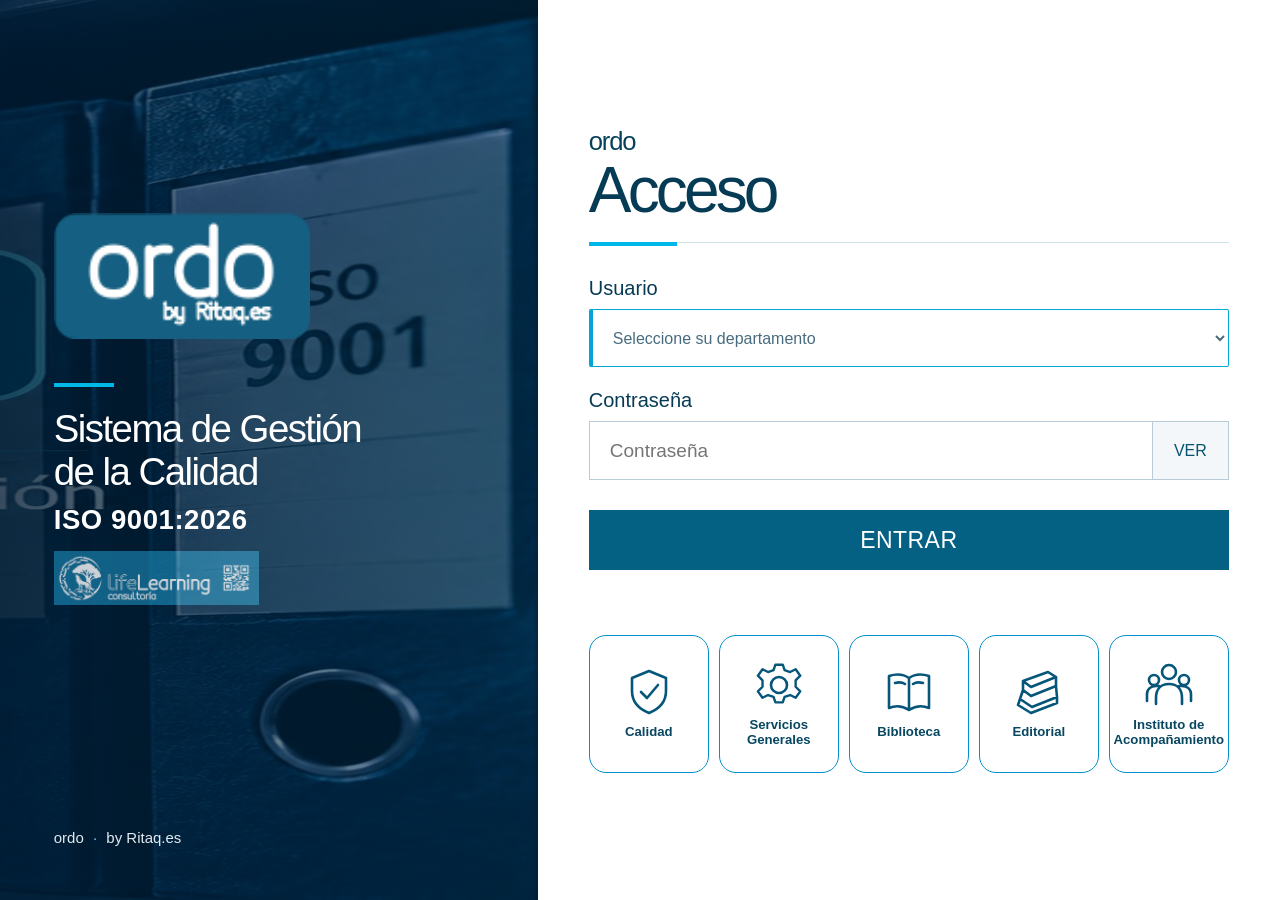
==== index.html @ b560a65e "Add files via upload" ====
<!doctype html>
<html lang="es">
<head>
  <meta charset="utf-8">
  <meta name="viewport" content="width=device-width,initial-scale=1">
  <meta name="color-scheme" content="light">
  <meta name="description" content="ordo · Sistema de Gestión de la Calidad">
  <meta name="robots" content="noindex,nofollow,noarchive">
  <title>ordo · Acceso</title>
  <link rel="stylesheet" href="css/acceso.css">
</head>
<body>
  <main class="acceso-layout">
    <aside class="presentacion" aria-label="Presentación de ordo">
      <div class="presentacion-content">
        <img class="ordo-banner" src="assets/ordo-banner.png" alt="ordo by Ritaq.es">
        <div class="subrayado" aria-hidden="true"></div>
        <h1>Sistema de Gestión<br>de la Calidad</h1>
        <p class="norma">ISO 9001:2026</p>
        <img class="lifelearning" src="assets/lifelearning.png" alt="LifeLearning consultoría">
      </div>
      <div class="presentacion-pie">ordo <span>·</span> by Ritaq.es</div>
    </aside>
    <section class="acceso" aria-labelledby="titulo-acceso">
      <div class="formulario-wrap">
        <p class="supratitulo">ordo</p>
        <h2 id="titulo-acceso">Acceso</h2>
        <div class="regla" aria-hidden="true"></div>
        <form id="form-acceso" autocomplete="off" novalidate>
          <label for="departamento">Usuario</label>
          <select id="departamento" name="departamento" required>
            <option value="">Seleccione su departamento</option>
            <option value="calidad">Calidad</option>
            <option value="servicios">Servicios Generales</option>
            <option value="biblioteca">Biblioteca</option>
            <option value="editorial">Editorial</option>
            <option value="acompanamiento">Instituto de Acompañamiento</option>
          </select>
          <label for="clave">Contraseña</label>
          <div class="clave-fila">
            <input id="clave" type="password" name="clave" placeholder="Contraseña" autocomplete="off" spellcheck="false" required>
            <button id="ver-clave" type="button" aria-controls="clave" aria-pressed="false">VER</button>
          </div>
          <button class="entrar" type="submit">ENTRAR</button>
          <p id="acceso-mensaje" class="mensaje" role="status" aria-live="polite"></p>
        </form>
        <nav class="departamentos" aria-label="Seleccionar acceso departamental">
          <button type="button" class="dpto" data-dpto="calidad" aria-pressed="false">
            <svg viewBox="0 0 48 48" aria-hidden="true"><path d="M24 3 41 10v13c0 11-7 18-17 22C14 41 7 34 7 23V10L24 3Z"/><path d="m16 24 6 6 11-13"/></svg>
            <span>Calidad</span>
          </button>
          <button type="button" class="dpto" data-dpto="servicios" aria-pressed="false">
            <svg viewBox="0 0 48 48" aria-hidden="true"><path d="M20 4h8l2 6 6 2 6-3 5 7-5 5v7l5 5-5 7-6-3-6 2-2 6h-8l-2-6-6-2-6 3-5-7 5-5v-7l-5-5 5-7 6 3 6-2 2-6Z" transform="translate(2 0) scale(.92)"/><circle cx="24" cy="24" r="8"/></svg>
            <span>Servicios<br>Generales</span>
          </button>
          <button type="button" class="dpto" data-dpto="biblioteca" aria-pressed="false">
            <svg viewBox="0 0 48 48" aria-hidden="true"><path d="M24 42V10C17 5 10 6 4 8v32c7-3 14-2 20 2Zm0 0V10c7-5 14-4 20-2v32c-7-3-14-2-20 2Z"/><path d="M10 15c4-1 7-1 10 1m8 0c3-2 6-2 10-1"/></svg>
            <span>Biblioteca</span>
          </button>
          <button type="button" class="dpto" data-dpto="editorial" aria-pressed="false">
            <svg viewBox="0 0 48 48" aria-hidden="true"><path d="m8 13 25-9 8 5-25 10-8-6Zm0 0v9l8 6 25-10V9M8 22l-3 9 12 8 25-10-1-11M5 31l-2 6 13 8 26-10v-6"/></svg>
            <span>Editorial</span>
          </button>
          <button type="button" class="dpto" data-dpto="acompanamiento" aria-pressed="false">
            <svg viewBox="0 0 48 48" aria-hidden="true"><circle cx="24" cy="11" r="7"/><circle cx="9" cy="19" r="5"/><circle cx="39" cy="19" r="5"/><path d="M11 43v-6c0-9 5-14 13-14s13 5 13 14v6M2 40v-7c0-5 4-8 9-8h3M46 40v-7c0-5-4-8-9-8h-3"/></svg>
            <span>Instituto de<br>Acompañamiento</span>
          </button>
        </nav>
      </div>
    </section>
  </main>
  <script src="js/acceso.js" defer></script>
</body>
</html>
---- css/acceso.css ----
:root{font-family:Arial,Helvetica,sans-serif;color:#063b55;background:#fff;font-synthesis:none}
*{box-sizing:border-box}
body{margin:0;min-height:100vh}
button,input,select{font:inherit}
button{cursor:pointer}
.acceso-layout{min-height:100vh;display:grid;grid-template-columns:minmax(360px,42%) minmax(0,58%)}
.presentacion{background-image:linear-gradient(90deg,rgba(0,27,50,.78),rgba(0,43,67,.42)),url('../assets/archivadores.jpg');background-position:center;background-size:cover;color:white;display:flex;flex-direction:column;justify-content:space-between;padding:clamp(26px,4.2vw,70px);min-height:680px}
.presentacion-content{display:flex;flex-direction:column;align-items:flex-start;justify-content:center;flex:1;padding-bottom:65px}
.ordo-banner{display:block;width:clamp(175px,20vw,310px);height:auto;object-fit:contain;object-position:left center;margin:0 0 44px}
.subrayado{width:60px;height:4px;background:#00b8e7;margin-bottom:20px}
h1{font-size:clamp(30px,3vw,49px);font-weight:400;line-height:1.13;letter-spacing:-.04em;margin:0 0 10px}
.norma{font-family:'Tecnico', 'Arial Black',Arial,sans-serif;font-size:clamp(20px,2.15vw,32px);font-weight:900;letter-spacing:.02em;margin:0 0 15px}
.lifelearning{width:clamp(145px,16vw,235px);height:auto;opacity:.8;mix-blend-mode:screen;align-self:flex-start}
.presentacion-pie{font-size:15px;color:#e0eaf0}
.presentacion-pie span{padding:0 5px;color:#87c9dd}
.acceso{display:flex;align-items:center;justify-content:center;padding:50px clamp(25px,4vw,90px);background:white}
.formulario-wrap{width:min(100%,760px)}
.supratitulo{font-size:clamp(21px,2vw,30px);margin:0;color:#06405b;letter-spacing:-.045em}
h2{font-size:clamp(48px,5vw,77px);font-weight:400;letter-spacing:-.06em;line-height:1;margin:2px 0 20px}
.regla{height:1px;background:#cee0e9;position:relative;margin-bottom:34px}
.regla:before{content:"";position:absolute;left:0;top:0;width:88px;height:4px;background:#00b8e7}
#form-acceso{display:flex;flex-direction:column;align-items:stretch}
#form-acceso>label{font-size:20px;font-weight:500;margin-bottom:9px}
select{height:58px;border:1px solid #00a7d6;border-left:4px solid #00a7d6;color:#486c7e;background:#fff;padding:0 16px;margin:0 0 22px;border-radius:2px;appearance:auto}
.clave-fila{display:flex;height:59px;margin-bottom:30px}
.clave-fila input{width:100%;min-width:0;border:1px solid #b9cbd7;padding:0 20px;background:#fff;font-size:19px}
.clave-fila button{padding:0 21px;color:#075471;border:1px solid #b9cbd7;border-left:0;background:#f4f7f9}
.entrar{height:60px;border:0;background:#056184;color:white;font-size:23px;font-weight:400;letter-spacing:.02em}
.entrar:hover{background:#084f6a}
.mensaje{min-height:22px;font-size:14px;color:#586f7c;text-align:center;margin:8px 0 35px}
.departamentos{display:grid;grid-template-columns:repeat(5,minmax(0,1fr));gap:10px}
.dpto{background:#fff;color:#084761;border:1.5px solid #008fc8;border-radius:17px;padding:12px 5px;min-height:138px;display:flex;flex-direction:column;justify-content:center;align-items:center;gap:9px;transition:background .15s,box-shadow .15s}
.dpto svg{width:48px;height:48px;fill:none;stroke:#06567a;stroke-width:2.6;stroke-linecap:round;stroke-linejoin:round;flex-shrink:0}
.dpto span{font-size:clamp(11px,1.03vw,16px);font-weight:600;line-height:1.1;text-align:center}
.dpto:hover,.dpto[aria-pressed="true"]{background:#e8f5fb;box-shadow:inset 0 0 0 1px #007fb0}
button:focus-visible,select:focus-visible,input:focus-visible{outline:3px solid #00b9e8;outline-offset:3px}
@media(max-width:1100px){.departamentos{gap:6px}.dpto{min-height:115px;padding:10px 4px}.dpto svg{width:38px;height:38px}.dpto span{font-size:12px}}
@media(max-width:800px){.acceso-layout{grid-template-columns:1fr}.presentacion{min-height:280px;padding:25px;gap:18px}.presentacion-content{padding:0;display:grid;grid-template-columns:auto 1fr;gap:9px 20px;align-items:start}.ordo-banner{width:150px;grid-row:1/4;margin:0}.subrayado{display:none}h1{font-size:26px}.norma{font-size:21px}.lifelearning{width:150px}.presentacion-pie{display:none}.acceso{padding:35px 22px 50px}.formulario-wrap{max-width:690px}.departamentos{grid-template-columns:repeat(5,minmax(0,1fr))}}
@media(max-width:560px){.presentacion-content{display:flex;align-items:flex-start}.ordo-banner{width:145px;margin-bottom:10px}.lifelearning{width:160px}.acceso{padding:30px 14px}.departamentos{grid-template-columns:repeat(3,minmax(0,1fr))}.dpto{min-height:105px}.dpto span{font-size:12px}h2{font-size:52px}}
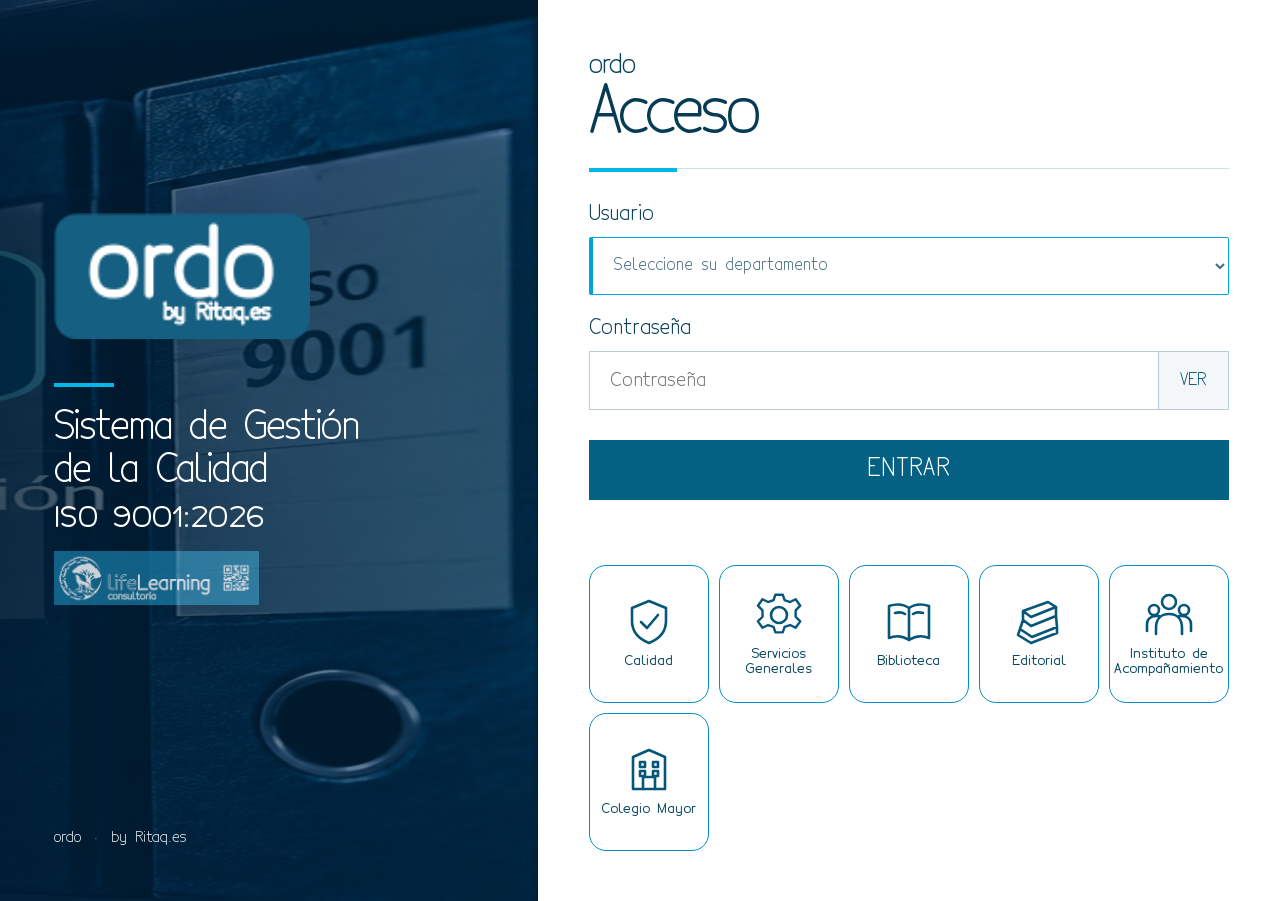
==== commit d6988159: "Add files via upload" ====
--- a/index.html
+++ b/index.html
@@ -35,6 +35,7 @@
             <option value="biblioteca">Biblioteca</option>
             <option value="editorial">Editorial</option>
             <option value="acompanamiento">Instituto de Acompañamiento</option>
+            <option value="colegio_mayor">Colegio Mayor</option>
           </select>
           <label for="clave">Contraseña</label>
           <div class="clave-fila">
@@ -65,6 +66,10 @@
             <svg viewBox="0 0 48 48" aria-hidden="true"><circle cx="24" cy="11" r="7"/><circle cx="9" cy="19" r="5"/><circle cx="39" cy="19" r="5"/><path d="M11 43v-6c0-9 5-14 13-14s13 5 13 14v6M2 40v-7c0-5 4-8 9-8h3M46 40v-7c0-5-4-8-9-8h-3"/></svg>
             <span>Instituto de<br>Acompañamiento</span>
           </button>
+          <button type="button" class="dpto" data-dpto="colegio_mayor" aria-pressed="false">
+            <svg viewBox="0 0 48 48" aria-hidden="true"><path d="M8 43V11L24 4l16 7v32H8Z"/><path d="M18 43V31h12v12M15 16h5v5h-5zM28 16h5v5h-5zM15 25h5v5h-5zM28 25h5v5h-5z"/></svg>
+            <span>Colegio Mayor</span>
+          </button>
         </nav>
       </div>
     </section>
--- a/css/acceso.css
+++ b/css/acceso.css
@@ -1,4 +1,9 @@
-:root{font-family:Arial,Helvetica,sans-serif;color:#063b55;background:#fff;font-synthesis:none}
+/* Familia Técnico original de RITAQ©. Archivos servidos desde el propio proyecto ordo. */
+@font-face{font-family:'Tecnico';src:url('../assets/tecnico_regular.ttf') format('truetype');font-style:normal;font-weight:400;font-display:swap}
+@font-face{font-family:'Tecnico';src:url('../assets/tecnico_bold.ttf') format('truetype');font-style:normal;font-weight:700 900;font-display:swap}
+@font-face{font-family:'Tecnico';src:url('../assets/tecnico_regularitalic.ttf') format('truetype');font-style:italic;font-weight:400;font-display:swap}
+@font-face{font-family:'Tecnico';src:url('../assets/tecnico_bolditalic.ttf') format('truetype');font-style:italic;font-weight:700 900;font-display:swap}
+:root{font-family:'Tecnico',sans-serif;color:#063b55;background:#fff;font-synthesis:none}
 *{box-sizing:border-box}
 body{margin:0;min-height:100vh}
 button,input,select{font:inherit}
@@ -9,7 +14,7 @@
 .ordo-banner{display:block;width:clamp(175px,20vw,310px);height:auto;object-fit:contain;object-position:left center;margin:0 0 44px}
 .subrayado{width:60px;height:4px;background:#00b8e7;margin-bottom:20px}
 h1{font-size:clamp(30px,3vw,49px);font-weight:400;line-height:1.13;letter-spacing:-.04em;margin:0 0 10px}
-.norma{font-family:'Tecnico', 'Arial Black',Arial,sans-serif;font-size:clamp(20px,2.15vw,32px);font-weight:900;letter-spacing:.02em;margin:0 0 15px}
+.norma{font-family:'Tecnico',sans-serif;font-size:clamp(20px,2.15vw,32px);font-weight:700;letter-spacing:.02em;margin:0 0 15px}
 .lifelearning{width:clamp(145px,16vw,235px);height:auto;opacity:.8;mix-blend-mode:screen;align-self:flex-start}
 .presentacion-pie{font-size:15px;color:#e0eaf0}
 .presentacion-pie span{padding:0 5px;color:#87c9dd}
